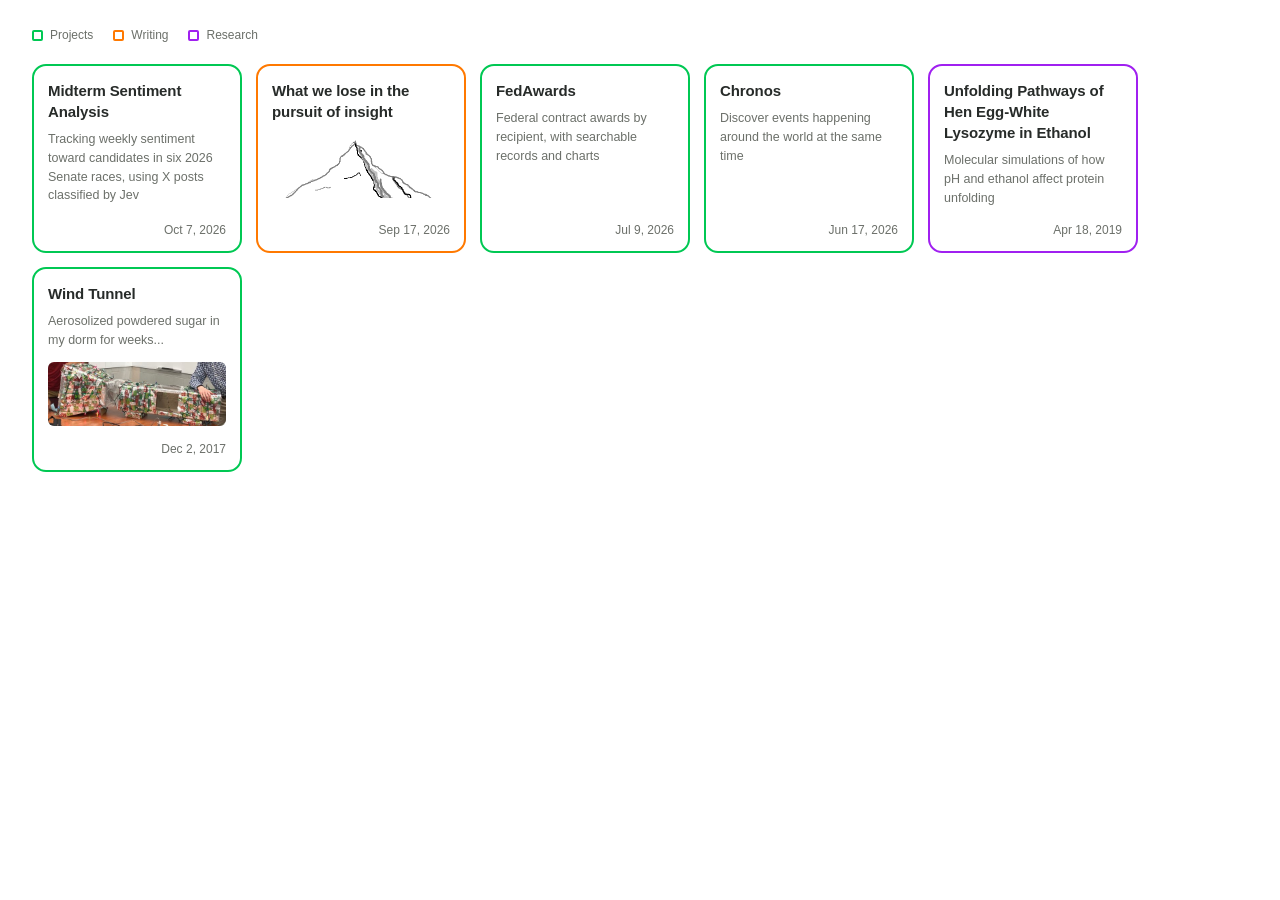
==== index.html @ 88e42d7e "Wind Tunnel tile: single tunnel photo and caption Co-Authored-By: Claude Opus 5.5 <noreply@anthropic" ====
<!doctype html>
<html lang="en">
<head>
  <meta charset="utf-8" />
  <meta name="viewport" content="width=device-width, initial-scale=1" />
  <meta name="description" content="Projects, writing, and research." />
  <title>Projects, writing, and research</title>
  <link rel="stylesheet" href="styles.css?v=20261031" />
</head>
<body class="collection-page">
  <a class="skip-link" href="#writings">Skip to content</a>
  <div class="site-shell">
    <h1 class="visually-hidden">Projects, writing, and research</h1>
    <header class="collection-header">
      <ul class="category-key" aria-label="Tile border colors">
        <li class="project-key" id="project-category"><span aria-hidden="true"></span>Projects</li>
        <li class="writing-key" id="writing-category"><span aria-hidden="true"></span>Writing</li>
        <li class="research-key" id="research-category"><span aria-hidden="true"></span>Research</li>
      </ul>
    </header>
    <main id="writings" aria-label="Projects, writing, and research">
      <ul class="article-grid">
        <li id="projects">
          <a class="article-card project-card" aria-describedby="project-category" href="/projects/midterm-sentiment/">
            <div class="card-content">
              <h2>Midterm Sentiment Analysis</h2>
              <p>Tracking weekly sentiment toward candidates in six 2026 Senate races, using X posts classified by Jev</p>
            </div>
            <div class="card-meta"><time datetime="2026-10-07">Oct 7, 2026</time></div>
          </a>
        </li>
        <li id="writing">
          <a class="article-card writing-card" aria-describedby="writing-category" href="what-we-lose-in-the-pursuit-of-insight.html">
            <div class="card-content"><h2>What we lose in the pursuit of insight</h2></div>
            <img src="assets/mountain-sketch.png" width="1254" height="642" alt="" />
            <div class="card-meta"><time datetime="2026-09-17">Sep 17, 2026</time></div>
          </a>
        </li>
        <li>
          <a class="article-card project-card" aria-describedby="project-category" href="/projects/fedawards/">
            <div class="card-content">
              <h2>FedAwards</h2>
              <p>Federal contract awards by recipient, with searchable records and charts</p>
            </div>
            <div class="card-meta"><time datetime="2026-07-09">Jul 9, 2026</time></div>
          </a>
        </li>
        <li>
          <a class="article-card project-card" aria-describedby="project-category" href="/projects/chronos/">
            <div class="card-content">
              <h2>Chronos</h2>
              <p>Discover events happening around the world at the same time</p>
            </div>
            <div class="card-meta"><time datetime="2026-06-17">Jun 17, 2026</time></div>
          </a>
        </li>
        <li id="research">
          <a class="article-card research-card" aria-describedby="research-category" href="https://doi.org/10.1021/acs.jpcb.9b01694" rel="external">
            <div class="card-content">
              <h2>Unfolding Pathways of Hen Egg-White Lysozyme in Ethanol</h2>
              <p>Molecular simulations of how pH and ethanol affect protein unfolding</p>
            </div>
            <div class="card-meta"><time datetime="2019-04-18">Apr 18, 2019</time></div>
          </a>
        </li>
        <li>
          <a class="article-card project-card" aria-describedby="project-category" href="/projects/wind-tunnel/">
            <div class="card-content">
              <h2>Wind Tunnel</h2>
              <p>Aerosolized powdered sugar in my dorm for weeks...</p>
            </div>
            <img src="assets/wind-tunnel.jpg" width="546" height="192" alt="" />
            <div class="card-meta"><time datetime="2017-12-02">Dec 2, 2017</time></div>
          </a>
        </li>
      </ul>
    </main>
  </div>
</body>
</html>
---- styles.css ----
:root {
  color-scheme: light;
  --paper: #ffffff;
  --ink: #272b29;
  --muted: #6c706a;
  --line: #dddfd7;
  --accent: #465b4d;
  --font: Arial, sans-serif;
  font-family: var(--font);
  color: var(--ink);
  background: var(--paper);
  -webkit-font-smoothing: antialiased;
}

* { box-sizing: border-box; }
body { margin: 0; }
a { color: inherit; text-underline-offset: 4px; }
a:focus-visible { outline: 2px solid var(--accent); outline-offset: 6px; }
::selection { background: #dce4d7; }
.site-shell { width: min(100% - 64px, 720px); margin: 0 auto; }
.skip-link { position: absolute; top: 12px; left: 20px; padding: 12px; background: var(--paper); transform: translateY(-200%); }
.skip-link:focus { transform: translateY(0); }
.site-header {
  min-height: 88px;
  display: flex;
  align-items: center;
  justify-content: flex-end;
  gap: 24px;
  border-bottom: 1px solid var(--line);
}
.nav-link { display: inline-block; padding: 10px 0; font-size: 13px; text-decoration: none; border-bottom: 1px solid var(--accent); }
.nav-link:hover { color: var(--accent); }
.essay-header { margin: 0; padding: 52px 0 32px; text-align: left; }
.back-link { display: inline-block; margin-bottom: 24px; color: var(--accent); font-size: 12px; text-decoration: none; }
.back-link:hover { text-decoration: underline; }
h1 { margin: 0; font-family: var(--font); font-size: clamp(29px, 4.5vw, 44px); font-weight: 500; line-height: 1.2; letter-spacing: -1.2px; text-wrap: balance; }
.essay-body { margin: 0; font-family: var(--font); font-size: 17px; line-height: 1.85; text-align: left; overflow-wrap: break-word; }
.essay-body p { margin: 0 0 24px; }
.essay-body a { color: var(--accent); text-decoration-thickness: 1px; }
.essay-body a:hover { text-decoration-thickness: 2px; }
.site-footer { margin-top: 76px; padding: 28px 0 36px; border-top: 1px solid var(--line); display: flex; justify-content: flex-end; gap: 24px; color: var(--muted); font-size: 12px; }
.site-footer a { text-decoration: none; }
.site-footer a:hover { text-decoration: underline; }
.redirect { padding-top: 88px; }

@media (max-width: 600px) {
  .site-shell { width: calc(100% - 40px); }
  .site-header { min-height: 72px; }
  .essay-header { padding: 36px 0 28px; }
  h1 { letter-spacing: -1px; }
  .essay-body { font-size: 16px; line-height: 1.8; }
  .site-footer { margin-top: 48px; }
}

/* One collection; category labels and borders identify each kind of work. */
.collection-page {
  --project-border: #00c853;
  --writing-border: #ff7900;
  --research-border: #a020f0;
}
.collection-page .site-shell { width: calc(100% - 64px); min-height: 100svh; }
.collection-header { display: flex; align-items: center; justify-content: space-between; flex-wrap: wrap; gap: 16px; padding: 28px 0 22px; }
.visually-hidden { position: absolute; width: 1px; height: 1px; padding: 0; margin: -1px; overflow: hidden; clip-path: inset(50%); white-space: nowrap; border: 0; }
.category-key { display: flex; flex-wrap: wrap; gap: 20px; list-style: none; margin: 0; padding: 0; color: var(--muted); font-size: 12px; }
.category-key li { display: flex; align-items: center; gap: 7px; }
.category-key span { width: 11px; height: 11px; border: 2px solid; border-radius: 2px; }
.project-key span { border-color: var(--project-border); }
.writing-key span { border-color: var(--writing-border); }
.research-key span { border-color: var(--research-border); }
.collection-page main { padding-bottom: 40px; }
.article-grid { display: grid; grid-template-columns: repeat(auto-fill, minmax(min(100%, 180px), 210px)); align-items: stretch; gap: 14px; list-style: none; padding: 0; margin: 0; }
.article-grid > li { min-width: 0; scroll-margin-top: 24px; }
.article-card { display: flex; flex-direction: column; min-height: 160px; height: 100%; overflow: hidden; border: 2px solid var(--card-border); border-radius: 14px; background: #fff; text-decoration: none; transition: background-color 160ms ease; }
.project-card { --card-border: var(--project-border); }
.writing-card { --card-border: var(--writing-border); }
.research-card { --card-border: var(--research-border); }
.article-card img { display: block; width: calc(100% - 28px); height: 64px; margin: 12px 14px 0; border-radius: 6px; object-fit: cover; object-position: center top; }
.card-content { padding: 14px 14px 0; }
.article-card h2 { margin: 0; font-size: 15px; font-weight: 600; line-height: 1.4; letter-spacing: -.1px; overflow-wrap: break-word; }
.article-card p { margin: 8px 0 0; color: var(--muted); font-size: 12.5px; line-height: 1.5; }
.card-meta { display: flex; align-items: baseline; justify-content: flex-end; flex-wrap: wrap; gap: 8px 16px; margin-top: auto; padding: 14px 14px 12px; color: var(--muted); font-size: 12px; line-height: 1.5; }
.card-meta time { white-space: nowrap; }
.article-card:hover { background: #fafafa; }
.article-card:focus-visible { outline: 2px solid var(--ink); outline-offset: 4px; }
.essay-header .article-date { display: block; margin-top: 14px; color: var(--muted); font-size: 12px; line-height: 1.5; }

/* Fade only the decorative image; keep all article text fully opaque. */
.article-page { isolation: isolate; padding-bottom: 48px; }
.article-page::before { content: ""; position: fixed; inset: 0; z-index: -1; background: url("assets/mountain-landscape.png") center center / cover no-repeat; opacity: 0.085; pointer-events: none; }

@media (max-width: 600px) {
  .collection-page .site-shell { width: calc(100% - 40px); }
  .collection-header { align-items: flex-start; flex-direction: column; gap: 14px; padding: 22px 0 18px; }
  .category-key { gap: 18px; }
  /* Let tiles share the full screen width instead of stopping at 210px. */
  .article-grid { grid-template-columns: repeat(2, minmax(0, 1fr)); gap: 12px; }
  .article-card { min-height: 150px; border-radius: 12px; }
  .card-content { padding: 12px 12px 0; }
  .card-meta { padding: 12px 12px 10px; }
  .article-card img { width: calc(100% - 24px); height: auto; aspect-ratio: 182 / 64; margin: 10px 12px 0; }
}
/* Very narrow phones: one tile per row. */
@media (max-width: 340px) {
  .article-grid { grid-template-columns: minmax(0, 1fr); }
}
@media (prefers-reduced-motion: reduce) {
  .article-card { transition: none; }
}
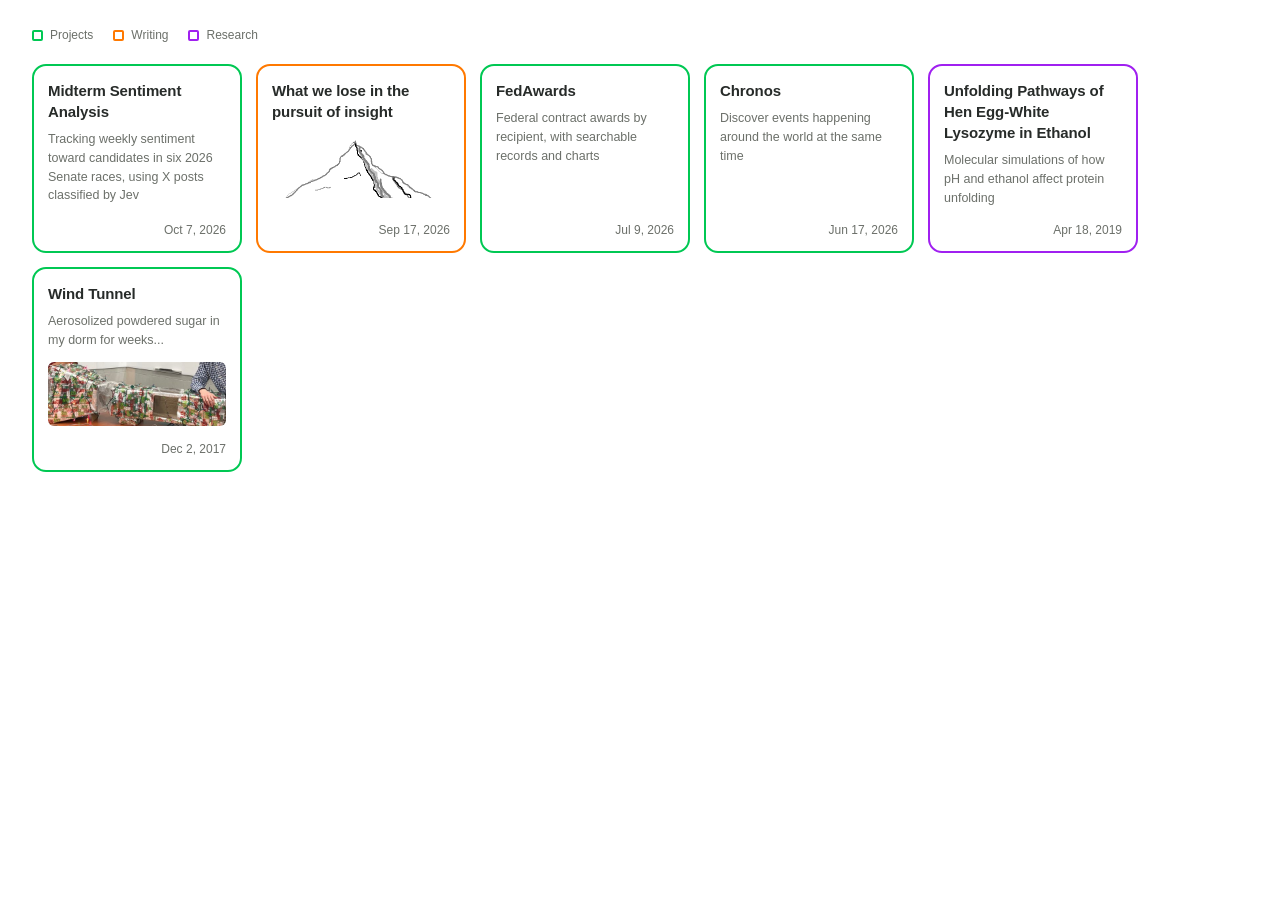
==== commit 88758240: "Wind Tunnel tile: tighter single-photo crop under a new file name Co-Authored-By: Claude Opus 5.5 <n" ====
--- a/index.html
+++ b/index.html
@@ -69,7 +69,7 @@
               <h2>Wind Tunnel</h2>
               <p>Aerosolized powdered sugar in my dorm for weeks...</p>
             </div>
-            <img src="assets/wind-tunnel.jpg" width="546" height="192" alt="" />
+            <img src="assets/wind-tunnel-tile.jpg" width="546" height="192" alt="" />
             <div class="card-meta"><time datetime="2017-12-02">Dec 2, 2017</time></div>
           </a>
         </li>
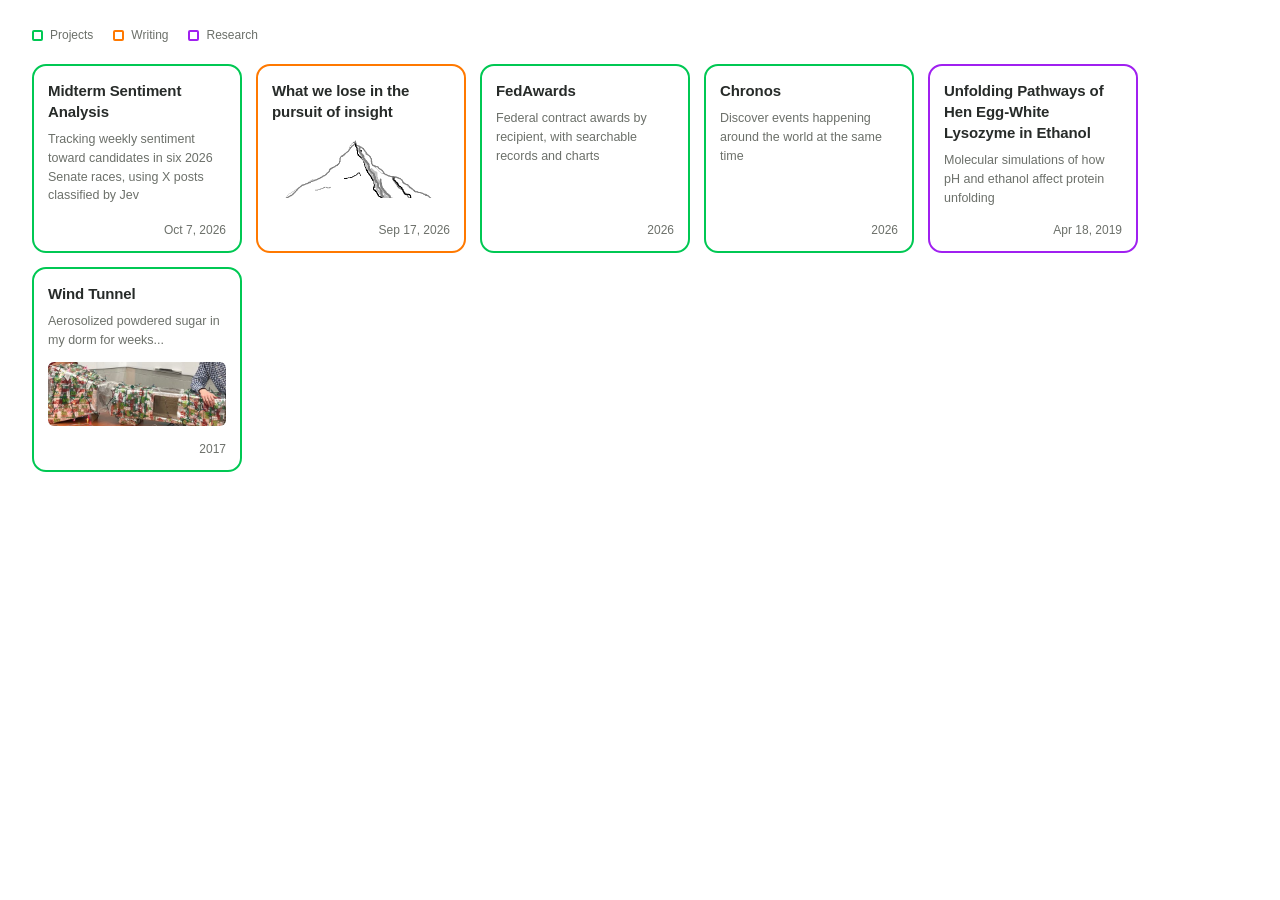
==== commit 10f64229: "Show year-only dates on Wind Tunnel, Chronos and FedAwards tiles Co-Authored-By: Claude Opus 5.5 <no" ====
--- a/index.html
+++ b/index.html
@@ -42,7 +42,7 @@
               <h2>FedAwards</h2>
               <p>Federal contract awards by recipient, with searchable records and charts</p>
             </div>
-            <div class="card-meta"><time datetime="2026-07-09">Jul 9, 2026</time></div>
+            <div class="card-meta"><time datetime="2026-07-09">2026</time></div>
           </a>
         </li>
         <li>
@@ -51,7 +51,7 @@
               <h2>Chronos</h2>
               <p>Discover events happening around the world at the same time</p>
             </div>
-            <div class="card-meta"><time datetime="2026-06-17">Jun 17, 2026</time></div>
+            <div class="card-meta"><time datetime="2026-06-17">2026</time></div>
           </a>
         </li>
         <li id="research">
@@ -70,7 +70,7 @@
               <p>Aerosolized powdered sugar in my dorm for weeks...</p>
             </div>
             <img src="assets/wind-tunnel-tile.jpg" width="546" height="192" alt="" />
-            <div class="card-meta"><time datetime="2017-12-02">Dec 2, 2017</time></div>
+            <div class="card-meta"><time datetime="2017-12-02">2017</time></div>
           </a>
         </li>
       </ul>
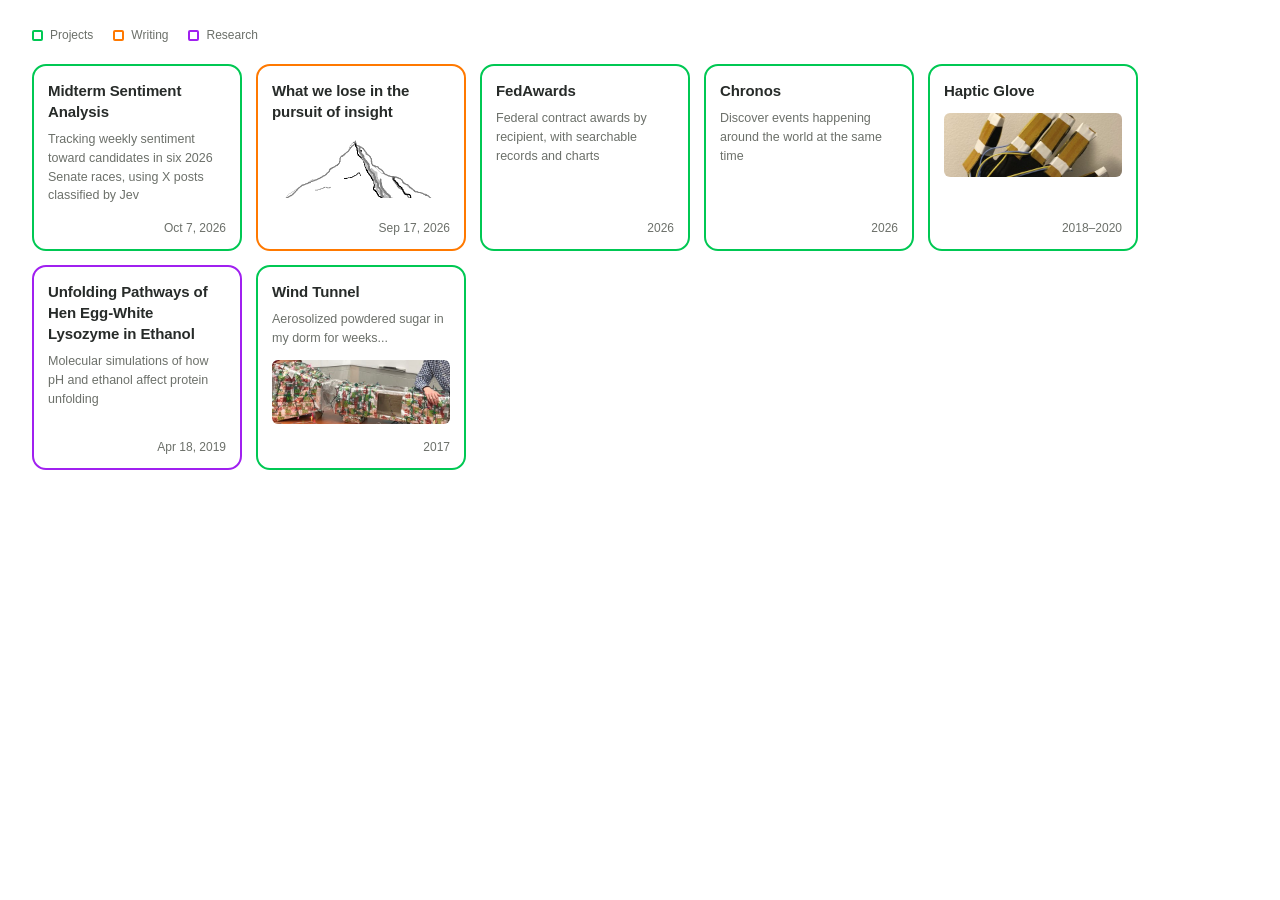
==== commit f49396bc: "Add Haptic Glove project tile and photo/video collage page Co-Authored-By: Claude Opus 5.5 <noreply@" ====
--- a/index.html
+++ b/index.html
@@ -54,6 +54,13 @@
             <div class="card-meta"><time datetime="2026-06-17">2026</time></div>
           </a>
         </li>
+        <li>
+          <a class="article-card project-card" aria-describedby="project-category" href="/projects/haptic-glove/">
+            <div class="card-content"><h2>Haptic Glove</h2></div>
+            <img src="assets/haptic-glove-tile.jpg" width="546" height="192" alt="" />
+            <div class="card-meta"><time datetime="2020">2018–2020</time></div>
+          </a>
+        </li>
         <li id="research">
           <a class="article-card research-card" aria-describedby="research-category" href="https://doi.org/10.1021/acs.jpcb.9b01694" rel="external">
             <div class="card-content">
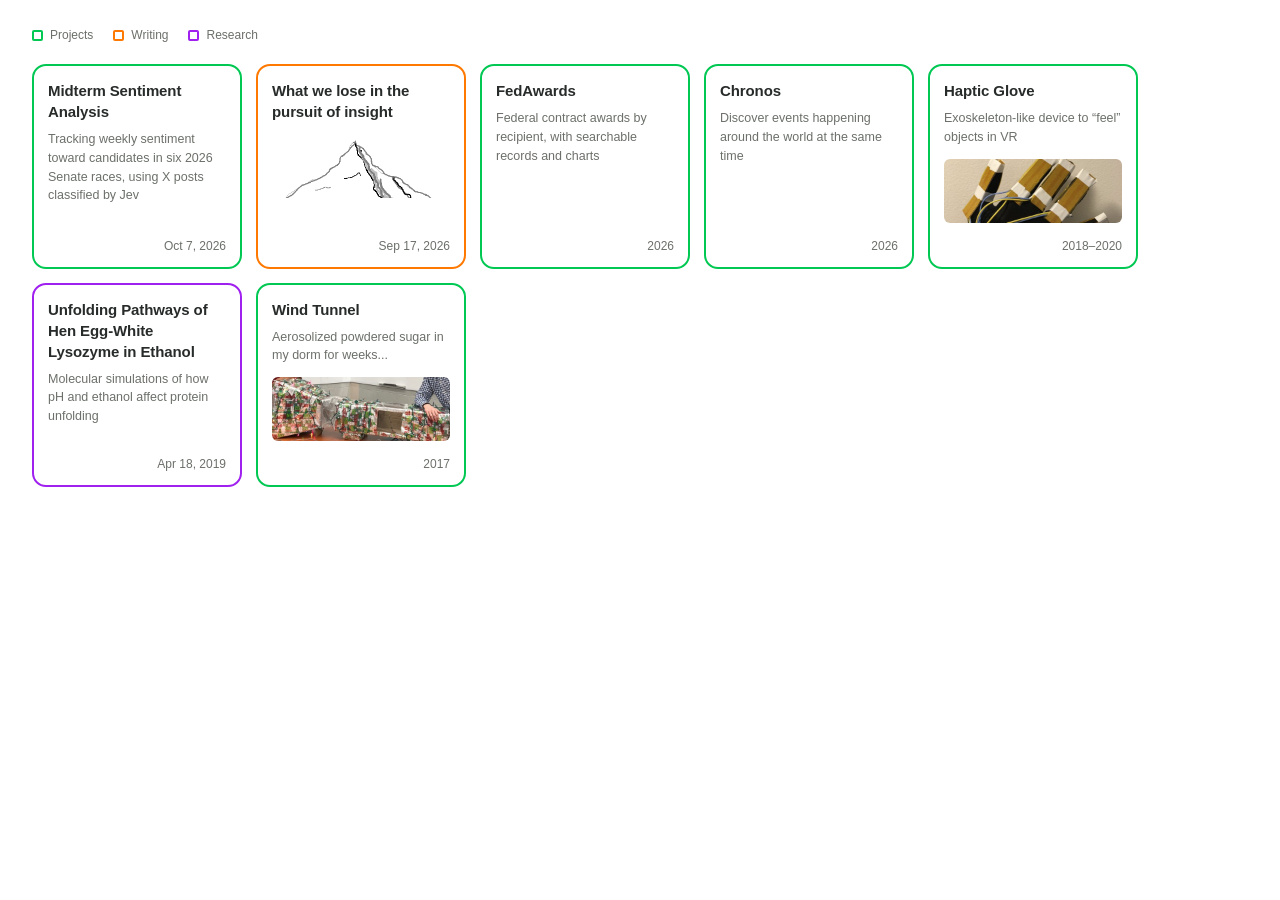
==== commit 73bdaec9: "Haptic Glove tile: add description Co-Authored-By: Claude Opus 5.5 <noreply@anthropic.com> Claude-Se" ====
--- a/index.html
+++ b/index.html
@@ -56,7 +56,10 @@
         </li>
         <li>
           <a class="article-card project-card" aria-describedby="project-category" href="/projects/haptic-glove/">
-            <div class="card-content"><h2>Haptic Glove</h2></div>
+            <div class="card-content">
+              <h2>Haptic Glove</h2>
+              <p>Exoskeleton-like device to &ldquo;feel&rdquo; objects in VR</p>
+            </div>
             <img src="assets/haptic-glove-tile.jpg" width="546" height="192" alt="" />
             <div class="card-meta"><time datetime="2020">2018–2020</time></div>
           </a>
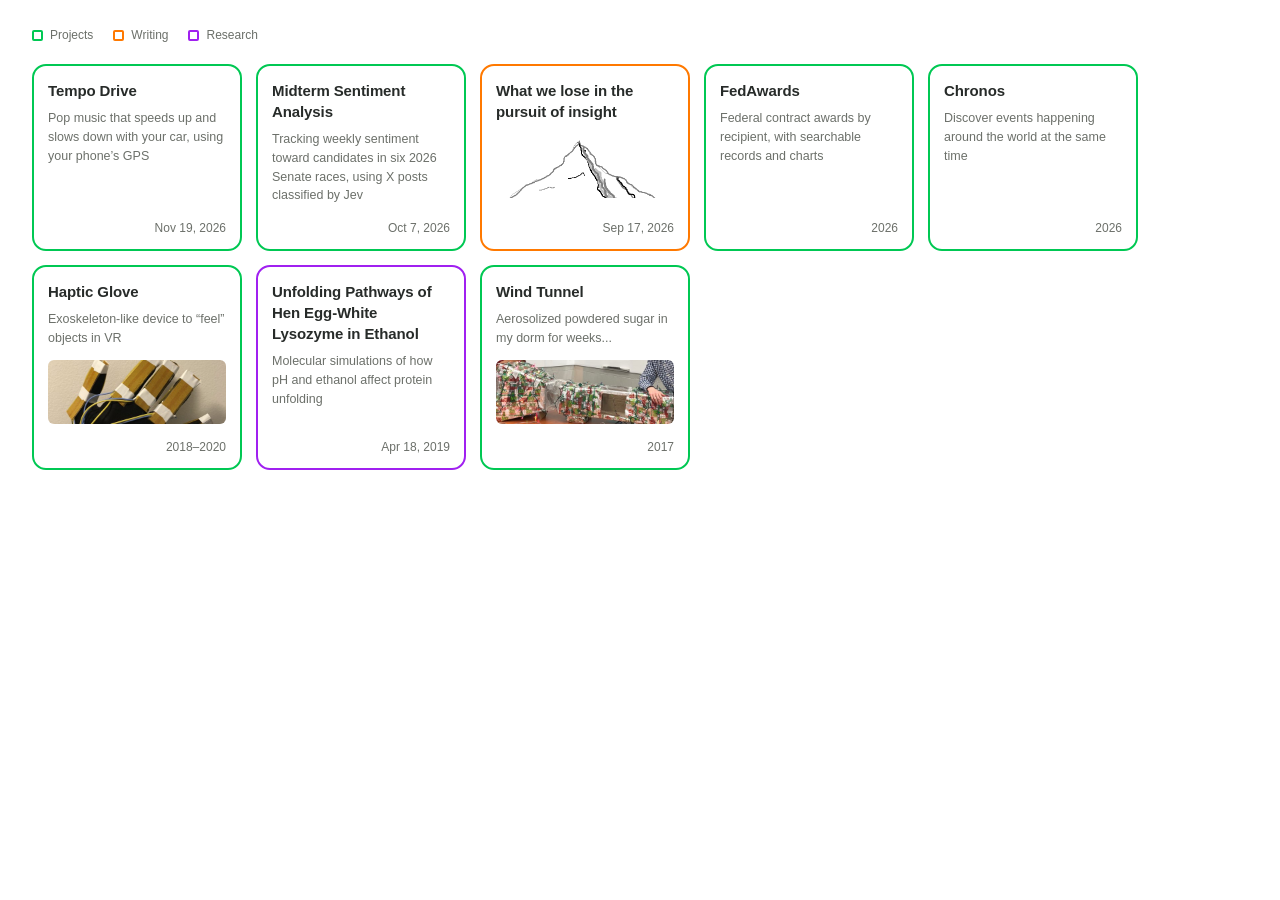
==== commit 87df2b9d: "Add Tempo Drive tile to projects Co-Authored-By: Claude Opus 5.5 <noreply@anthropic.com> Claude-Sess" ====
--- a/index.html
+++ b/index.html
@@ -21,6 +21,15 @@
     <main id="writings" aria-label="Projects, writing, and research">
       <ul class="article-grid">
         <li id="projects">
+          <a class="article-card project-card" aria-describedby="project-category" href="/projects/tempo-drive/">
+            <div class="card-content">
+              <h2>Tempo Drive</h2>
+              <p>Pop music that speeds up and slows down with your car, using your phone&rsquo;s GPS</p>
+            </div>
+            <div class="card-meta"><time datetime="2026-11-19">Nov 19, 2026</time></div>
+          </a>
+        </li>
+        <li>
           <a class="article-card project-card" aria-describedby="project-category" href="/projects/midterm-sentiment/">
             <div class="card-content">
               <h2>Midterm Sentiment Analysis</h2>
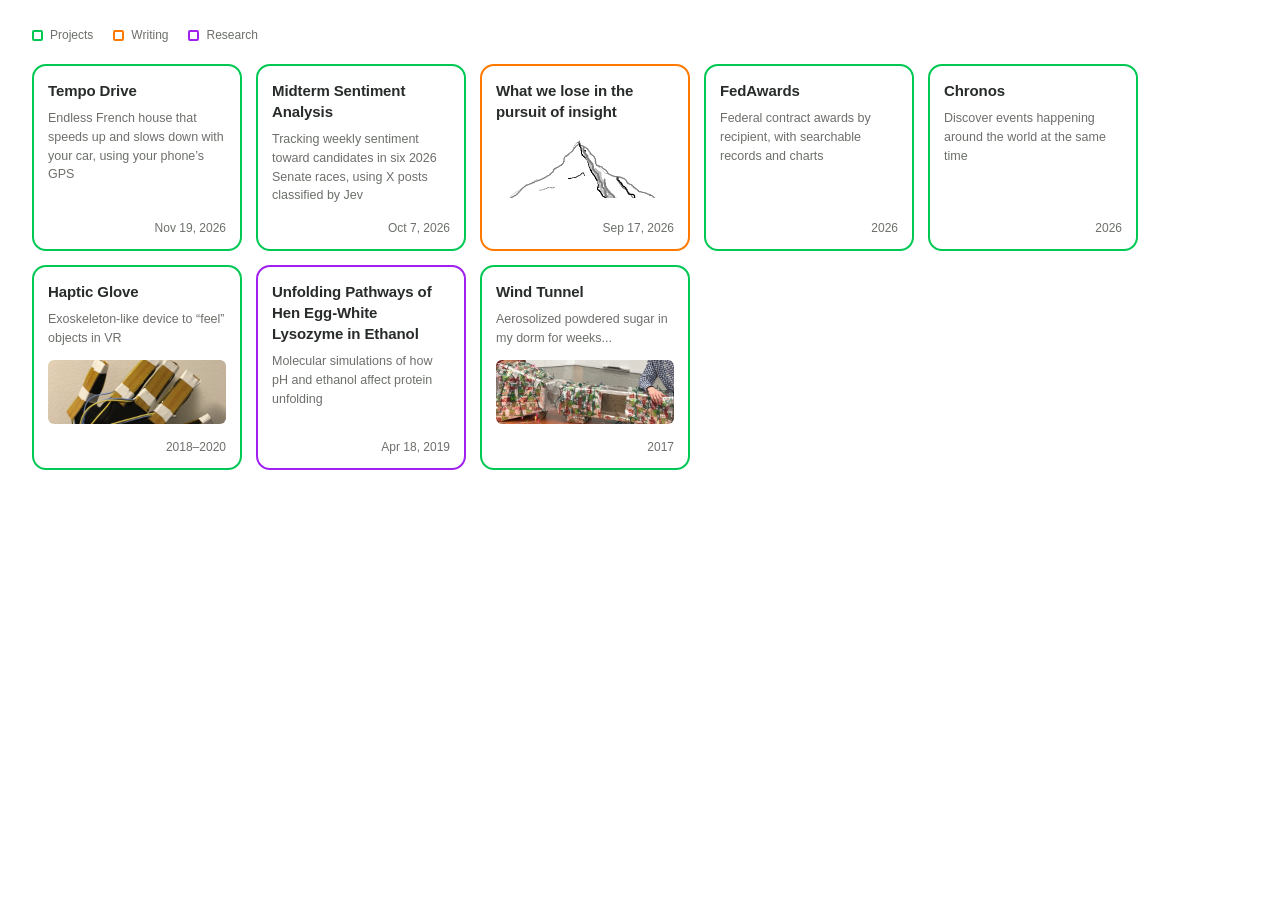
==== commit f36bdbfe: "Tempo Drive: continuous French-house mix Co-Authored-By: Claude Opus 5.5 <noreply@anthropic.com> Cla" ====
--- a/index.html
+++ b/index.html
@@ -24,7 +24,7 @@
           <a class="article-card project-card" aria-describedby="project-category" href="/projects/tempo-drive/">
             <div class="card-content">
               <h2>Tempo Drive</h2>
-              <p>Pop music that speeds up and slows down with your car, using your phone&rsquo;s GPS</p>
+              <p>Endless French house that speeds up and slows down with your car, using your phone&rsquo;s GPS</p>
             </div>
             <div class="card-meta"><time datetime="2026-11-19">Nov 19, 2026</time></div>
           </a>
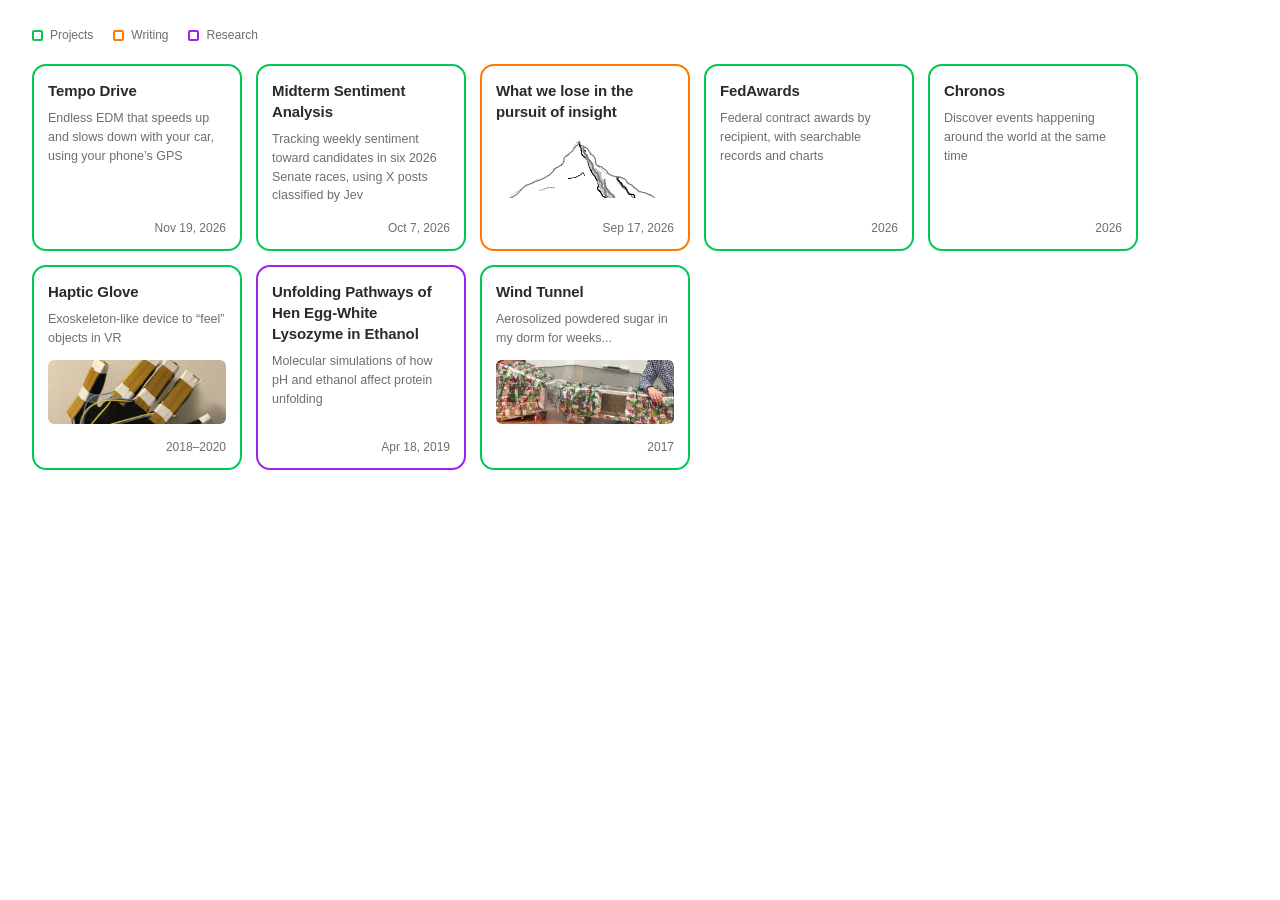
==== commit 9719d97a: "Tempo Drive: classic EDM sound Co-Authored-By: Claude Opus 5.5 <noreply@anthropic.com> Claude-Sessio" ====
--- a/index.html
+++ b/index.html
@@ -24,7 +24,7 @@
           <a class="article-card project-card" aria-describedby="project-category" href="/projects/tempo-drive/">
             <div class="card-content">
               <h2>Tempo Drive</h2>
-              <p>Endless French house that speeds up and slows down with your car, using your phone&rsquo;s GPS</p>
+              <p>Endless EDM that speeds up and slows down with your car, using your phone&rsquo;s GPS</p>
             </div>
             <div class="card-meta"><time datetime="2026-11-19">Nov 19, 2026</time></div>
           </a>
